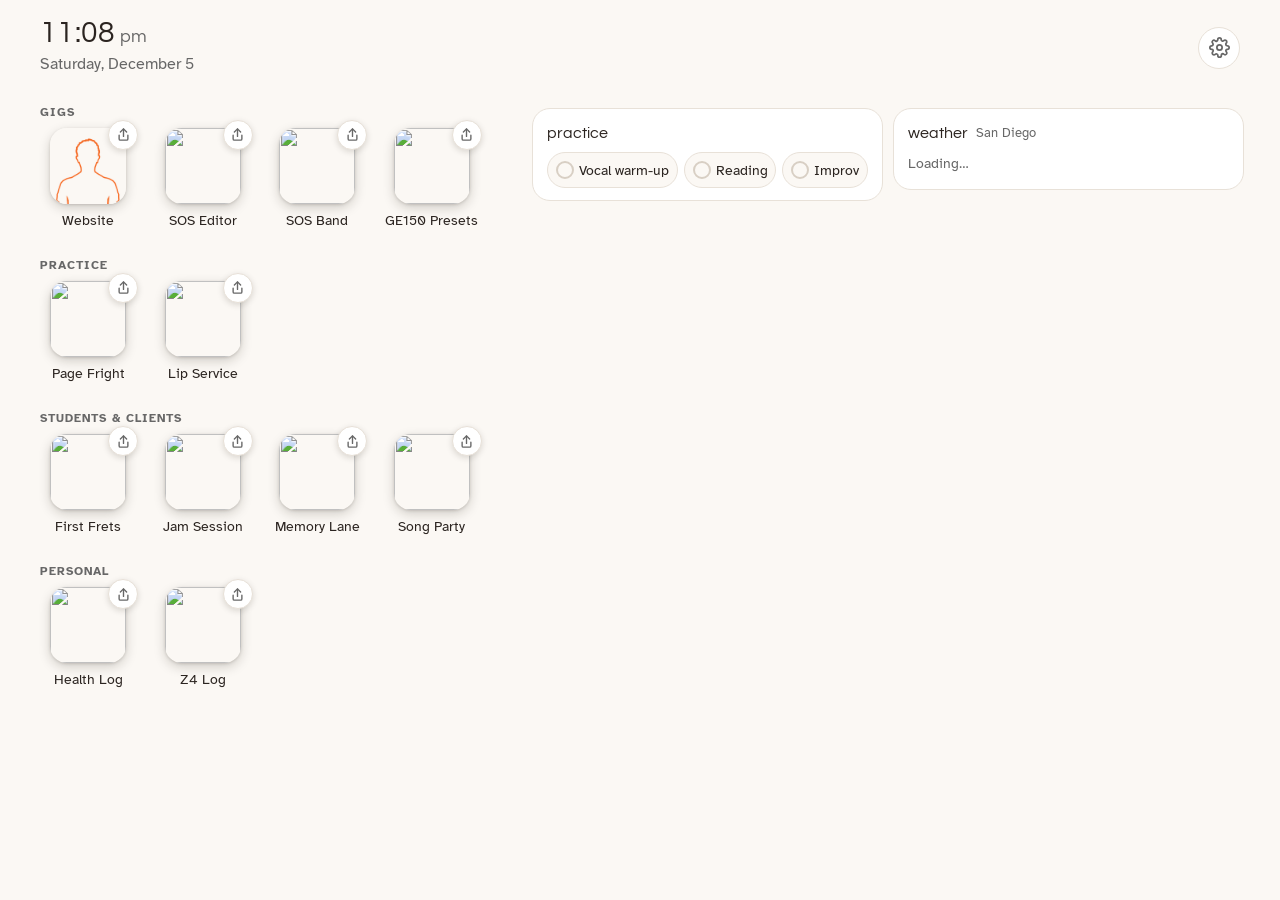
==== apps/index.html @ 7ae1f52c "Remove Raise the Barre from the Apps screen Co-Authored-By: Claude Opus 5.5 <noreply@anthropic.com>" ====
<!doctype html>
<html lang="en">
<head>
  <meta charset="utf-8">
  <meta name="viewport" content="width=device-width, initial-scale=1, viewport-fit=cover">
  <title>Apps · davyrockett</title>
  <!-- Unlinked page and installable app suite: David's apps from one Home Screen icon, then his day at a glance.
       Since 2026-10-21 it matches Rundown (www.davyrockett.com/rundown/, its own repo) as David had it that day. Not in the menu or search engines. -->
  <meta name="robots" content="noindex, nofollow">
  <link rel="icon" href="icons/icon-192.png">
  <link rel="manifest" href="manifest.webmanifest">
  <link rel="apple-touch-icon" href="icons/apple-touch-icon.png">
  <meta name="theme-color" content="#FBF8F4">
  <meta name="apple-mobile-web-app-capable" content="yes">
  <meta name="mobile-web-app-capable" content="yes">
  <meta name="apple-mobile-web-app-title" content="Apps">
  <meta name="apple-mobile-web-app-status-bar-style" content="default">
  <link rel="preconnect" href="https://fonts.googleapis.com">
  <link rel="preconnect" href="https://fonts.gstatic.com" crossorigin>
  <link href="https://fonts.googleapis.com/css2?family=Atkinson+Hyperlegible:wght@400;700&family=Questrial&display=swap" rel="stylesheet">
  <link rel="stylesheet" href="../styles.css">
  <style>
    body { min-height: 100vh; }
    .top {
      max-width: 760px;
      margin: 0 auto;
      padding: calc(18px + env(safe-area-inset-top, 0px)) 20px 8px;
      display: flex;
      align-items: center;
      justify-content: space-between;
    }
    .top h1 { font-family: var(--head); font-size: 1.9rem; text-transform: lowercase; }
    .icon-btn {
      width: 42px; height: 42px;
      border-radius: 50%;
      border: 1px solid var(--line);
      background: var(--card);
      color: var(--grey);
      display: grid;
      place-items: center;
      cursor: pointer;
    }
    .icon-btn svg { width: 21px; height: 21px; }

    /* Home-screen style: icon with its name underneath, no card around it. */
    .grid {
      list-style: none;
      max-width: 760px;
      margin: 0 auto;
      padding: 18px 16px 10px;
      display: grid;
      grid-template-columns: repeat(auto-fill, minmax(104px, 1fr));
      gap: 26px 10px;
    }
    .tile {
      display: flex;
      flex-direction: column;
      align-items: center;
      gap: 8px;
      text-decoration: none;
      color: var(--ink);
      font-size: .9rem;
      text-align: center;
      line-height: 1.2;
      -webkit-tap-highlight-color: transparent;
    }
    .tile img {
      width: 76px; height: 76px;
      border-radius: 22%;
      box-shadow: 0 4px 12px rgba(30, 20, 10, .18), 0 1px 3px rgba(30, 20, 10, .14);
      transition: transform .12s ease;
    }
    .tile:hover img { transform: translateY(-2px); }
    .tile:active img { transform: scale(.93); }
    .tile:focus-visible { outline: none; }
    .tile:focus-visible img { outline: 3px solid var(--orange); outline-offset: 3px; }
    .grid li { position: relative; display: flex; justify-content: center; }
    /* Groups of icons, each with a small heading (David, 2026-10-27). */
    .app-group { margin: 0 auto; padding: 0; }
    .app-group h2 {
      margin: 18px 20px -6px;
      font: 700 .78rem var(--body);
      letter-spacing: .08em;
      text-transform: uppercase;
      color: var(--grey);
    }
    .app-group h2::after { display: none; }
    .app-group .grid { padding-top: 14px; }
    .share-badge {
      position: absolute;
      top: -8px;
      right: calc(50% - 50px);
      width: 30px; height: 30px;
      border-radius: 50%;
      border: 1px solid var(--line);
      background: var(--card);
      color: var(--grey);
      display: grid;
      place-items: center;
      padding: 0;
      cursor: pointer;
      box-shadow: 0 2px 6px rgba(30, 20, 10, .15);
      -webkit-tap-highlight-color: transparent;
    }
    .share-badge svg { width: 15px; height: 15px; }
    .share-badge:active { transform: scale(.92); }
    .share-head { display: flex; align-items: center; gap: 12px; }
    .share-head img { width: 48px; height: 48px; border-radius: 22%; }
    .share-head h2 { font-size: 1.35rem; margin: 0; text-transform: none; }
    .share-head h2::after { display: none; }
    .share-link {
      margin: 14px 0 12px;
      padding: 10px 12px;
      border: 1px solid var(--line);
      border-radius: 12px;
      background: var(--card);
      font-size: .95rem;
      word-break: break-all;
      user-select: all;
      -webkit-user-select: all;
    }
    @media (max-width: 520px) {
      .share-badge { right: calc(50% - 42px); width: 28px; height: 28px; }
      .grid { grid-template-columns: repeat(4, 1fr); gap: 22px 6px; padding-left: 10px; padding-right: 10px; }
      .tile { font-size: .76rem; gap: 6px; }
      .tile img { width: 62px; height: 62px; }
    }

    /* Today: sits below the icons and only fills the space under them (the icons never shrink for it).
       Ticks here are only for this screen; they never change anything in the apps. */
    .today {
      max-width: 760px;
      margin: 0 auto;
      padding: 6px 16px calc(32px + env(safe-area-inset-bottom, 0px));
    }
    .today-head { display: flex; align-items: baseline; justify-content: space-between; margin: 0 4px 10px; }
    .today-head h2 { font-family: var(--head); font-size: 1.4rem; text-transform: lowercase; margin: 0; }
    .today-head h2::after { display: none; }
    .today-head span { color: var(--grey); font-size: .88rem; }
    .t-cards { display: grid; gap: 10px; grid-template-columns: repeat(auto-fit, minmax(300px, 1fr)); }
    .t-card { background: var(--card); border: 1px solid var(--line); border-radius: 18px; padding: 12px 14px; }
    .t-card h3 { font-family: var(--head); font-size: 1rem; text-transform: lowercase; margin: 0 0 6px; display: flex; align-items: center; gap: 8px; }
    .t-card h3::after { display: none; }
    .t-card h3 a { margin-left: auto; font: 700 .8rem var(--body); color: var(--orange-dark); text-transform: none; text-decoration: none; }
    .t-chk {
      flex: none;
      width: 22px; height: 22px;
      border-radius: 50%;
      border: 2px solid #d8cfc4;
      background: var(--bg);
      color: #fff;
      display: grid;
      place-items: center;
    }
    .t-chk svg { width: 13px; height: 13px; opacity: 0; }
    [aria-pressed="true"] .t-chk { background: #3E9B5E; border-color: #3E9B5E; }
    [aria-pressed="true"] .t-chk svg { opacity: 1; }
    .t-chips { display: flex; gap: 6px; }
    .t-chips .t-chk { width: 18px; height: 18px; }
    .t-chips .t-chk svg { width: 11px; height: 11px; }
    .t-chip {
      flex: 1 1 auto; min-width: 0;
      white-space: nowrap;
      display: flex; align-items: center; justify-content: center; gap: 5px;
      padding: 8px 4px;
      border: 1px solid var(--line);
      border-radius: 999px;
      background: var(--bg);
      font: .88rem var(--body);
      color: var(--ink);
      cursor: pointer;
      -webkit-tap-highlight-color: transparent;
    }
    .t-chip[aria-pressed="true"] { color: var(--grey); }
    @media (max-width: 374px) { .t-chip { font-size: .8rem; } }
    .t-todo {
      width: 100%;
      display: flex; align-items: center; gap: 12px;
      padding: 8px 0;
      border: 0; border-top: 1px solid var(--line);
      background: none;
      font: .93rem/1.3 var(--body);
      color: var(--ink);
      text-align: left;
      cursor: pointer;
      -webkit-tap-highlight-color: transparent;
    }
    .t-list > :first-child { border-top: 0; padding-top: 2px; }
    .t-todo[aria-pressed="true"] span:last-child { color: var(--grey); text-decoration: line-through; }
    .t-more { margin: 4px 0 0; color: var(--grey); font-size: .82rem; }
    .t-gig { display: flex; align-items: center; gap: 12px; padding: 8px 0; border-top: 1px solid var(--line); color: var(--ink); text-decoration: none; }
    .t-date { flex: none; width: 46px; border: 1px solid var(--line); border-radius: 10px; overflow: hidden; text-align: center; background: var(--bg); }
    .t-date b { display: block; background: var(--orange); color: #fff; font-size: .62rem; letter-spacing: .06em; padding: 2px 0; }
    .t-date span { display: block; font: 700 1.15rem/1.45 var(--head); }
    .t-gig .title { font-weight: 700; font-size: .95rem; line-height: 1.25; }
    .t-gig .when { color: var(--grey); font-size: .82rem; }
    .t-gig .who { margin-left: auto; padding: 2px 8px; border: 1px solid var(--line); border-radius: 999px; color: var(--grey); font-size: .75rem; font-weight: 700; white-space: nowrap; }

    /* Settings sheet */
    dialog {
      width: min(560px, calc(100% - 24px));
      max-height: calc(100% - 40px);
      border: 0;
      border-radius: 22px;
      padding: 0;
      background: var(--bg);
      color: var(--ink);
      box-shadow: 0 20px 60px rgba(0, 0, 0, .3);
    }
    dialog::backdrop { background: rgba(30, 27, 24, .45); }
    .sheet-head {
      position: sticky; top: 0; z-index: 1;
      display: flex; align-items: center; justify-content: space-between;
      padding: 16px 18px 10px;
      background: var(--bg);
    }
    .sheet-head h2 { font-size: 1.5rem; margin: 0; }
    .sheet-head h2::after { display: none; }
    .sheet-body { padding: 0 18px 20px; display: grid; gap: 14px; }
    .panel { background: var(--card); border: 1px solid var(--line); border-radius: 18px; padding: 16px 16px 14px; }
    .panel h3 { font-family: var(--head); font-size: 1.15rem; text-transform: lowercase; margin: 0 0 4px; }
    .panel p { color: var(--grey); font-size: .92rem; margin: 0 0 12px; }
    .status-list { list-style: none; margin: 0 0 14px; padding: 0; display: grid; grid-template-columns: 1fr 1fr; gap: 6px 14px; font-size: .9rem; }
    #key-list { grid-template-columns: 1fr; }
    .status-list li { display: flex; align-items: center; gap: 8px; min-width: 0; }
    .status-list .label { white-space: nowrap; overflow: hidden; text-overflow: ellipsis; }
    .status-list .note { margin-left: auto; color: var(--grey); font-size: .8rem; }
    .status-list .dot { flex: none; width: 10px; height: 10px; border-radius: 50%; background: var(--line); box-shadow: inset 0 0 0 1px #d8cfc4; }
    .status-list .state-ready .dot { background: #3E9B5E; box-shadow: none; }
    .status-list .state-working .dot { background: var(--orange); box-shadow: none; animation: pulse 1s ease-in-out infinite alternate; }
    @keyframes pulse { to { opacity: .35; } }
    .btn { font: 700 .95rem var(--body); border: 0; border-radius: 999px; padding: 10px 18px; background: var(--orange); color: #fff; cursor: pointer; }
    .btn:disabled { background: var(--line); color: var(--grey); cursor: default; }
    .btn.quiet { background: none; color: var(--grey); text-decoration: underline; padding: 8px 2px 0; font-weight: 400; }
    .key-row { display: flex; gap: 8px; flex-wrap: wrap; }
    .key-row input {
      flex: 1 1 200px; min-width: 0;
      font: 1rem var(--body);
      padding: 10px 12px;
      border: 1px solid var(--line);
      border-radius: 12px;
      background: var(--bg);
      color: var(--ink);
    }
    .update-list { list-style: none; margin: 0 0 12px; padding: 0; }
    .update-list li { display: flex; align-items: center; gap: 10px; padding: 7px 0; border-top: 1px solid var(--line); font-size: .92rem; }
    .update-list li:first-child { border-top: 0; }
    .update-list img { width: 28px; height: 28px; border-radius: 22%; }
    .update-list .name { font-weight: 700; }
    .update-list .note { margin-left: auto; color: var(--grey); font-size: .8rem; text-align: right; }
    .update-list .ready .note { color: var(--orange-dark); font-weight: 700; }
    .update-list .updated .note { color: #3E9B5E; font-weight: 700; }
    .btn.small { padding: 6px 12px; font-size: .82rem; }
    .key-msg { min-height: 1.4em; margin: 10px 0 0; font-size: .9rem; color: var(--ink); }
  </style>
  <link rel="stylesheet" href="apps.css">
</head>
<body>

<header class="top">
  <div class="now">
    <h1 class="clock" id="clock" aria-live="off"></h1>
    <div class="date" id="today-date"></div>
  </div>
  <button type="button" class="icon-btn" id="settings-open" aria-label="Settings">
    <svg viewBox="0 0 24 24" fill="none" stroke="currentColor" stroke-width="2" stroke-linecap="round" stroke-linejoin="round" aria-hidden="true"><circle cx="12" cy="12" r="3"/><path d="M19.4 15a1.65 1.65 0 0 0 .33 1.82l.06.06a2 2 0 1 1-2.83 2.83l-.06-.06a1.65 1.65 0 0 0-1.82-.33 1.65 1.65 0 0 0-1 1.51V21a2 2 0 1 1-4 0v-.09A1.65 1.65 0 0 0 9 19.4a1.65 1.65 0 0 0-1.82.33l-.06.06a2 2 0 1 1-2.83-2.83l.06-.06a1.65 1.65 0 0 0 .33-1.82 1.65 1.65 0 0 0-1.51-1H3a2 2 0 1 1 0-4h.09A1.65 1.65 0 0 0 4.6 9a1.65 1.65 0 0 0-.33-1.82l-.06-.06a2 2 0 1 1 2.83-2.83l.06.06a1.65 1.65 0 0 0 1.82.33H9a1.65 1.65 0 0 0 1-1.51V3a2 2 0 1 1 4 0v.09a1.65 1.65 0 0 0 1 1.51 1.65 1.65 0 0 0 1.82-.33l.06-.06a2 2 0 1 1 2.83 2.83l-.06.06a1.65 1.65 0 0 0-.33 1.82V9a1.65 1.65 0 0 0 1.51 1H21a2 2 0 1 1 0 4h-.09a1.65 1.65 0 0 0-1.51 1z"/></svg>
  </button>
</header>

<main>
  <!-- Icons in groups (David, 2026-10-27). The Website tile stays first. -->
  <div class="app-groups">
  <section class="app-group">
    <h2>gigs</h2>
    <ul class="grid">
      <li><a class="tile" href="../"><img src="icons/icon-192.png" alt="" width="76" height="76">Website</a></li>
      <!-- Rundown tile hidden for now (David, 2026-10-21):
      <li><a class="tile" href="../rundown/"><img src="../rundown/icons/icon-192.png" alt="" width="76" height="76">Rundown</a></li> -->
      <li><a class="tile" href="../sos-band-editor/"><img src="../sos-band-editor/icons/icon-192.png" alt="" width="76" height="76">SOS Editor</a></li>
      <li><a class="tile" href="../sos-band/"><img src="../sos-band/icons/icon-192.png" alt="" width="76" height="76">SOS Band</a></li>
      <li><a class="tile" href="../ge150-presets/"><img src="../ge150-presets/icons/icon-192.png" alt="" width="76" height="76">GE150 Presets</a></li>
    </ul>
  </section>
  <section class="app-group">
    <h2>practice</h2>
    <ul class="grid">
      <li><a class="tile" href="../page-fright/"><img src="../page-fright/icons/icon-192.png" alt="" width="76" height="76">Page Fright</a></li>
      <li><a class="tile" href="../lip-service/"><img src="../lip-service/icons/icon-192.png" alt="" width="76" height="76">Lip Service</a></li>
    </ul>
  </section>
  <section class="app-group">
    <h2>students &amp; clients</h2>
    <ul class="grid">
      <li><a class="tile" href="../first-frets/"><img src="../first-frets/icons/icon-192.png" alt="" width="76" height="76">First Frets</a></li>
      <li><a class="tile" href="../jam-session/"><img src="../jam-session/icons/icon-192.png" alt="" width="76" height="76">Jam Session</a></li>
      <li><a class="tile" href="../memory-lane/"><img src="../memory-lane/icons/icon-192.png" alt="" width="76" height="76">Memory Lane</a></li>
      <li><a class="tile" href="../song-party/"><img src="../song-party/icons/icon-192.png" alt="" width="76" height="76">Song Party</a></li>
    </ul>
  </section>
  <section class="app-group">
    <h2>personal</h2>
    <ul class="grid">
      <li><a class="tile" href="../health-log/"><img src="../health-log/icons/icon-192.png" alt="" width="76" height="76">Health Log</a></li>
      <li><a class="tile" href="../z4-log/"><img src="../z4-log/icons/icon-192.png" alt="" width="76" height="76">Z4 Log</a></li>
    </ul>
  </section>
  </div>

  <section class="today" aria-label="Today">
    <div class="t-cards">
      <!-- Practice always comes first (David, 2026-10-21). -->
      <div class="t-card"><h3>practice</h3><div class="t-chips" id="practice"></div></div>
      <div class="t-card" id="weather-card">
        <h3>weather<span class="t-sub">San Diego</span></h3>
        <div id="weather"><p class="t-empty">Loading…</p></div>
      </div>
      <!-- Calendar card taken off for now (David, 2026-10-21). To bring it back:
      <div class="t-card" id="cal-card"><h3>calendar</h3><div id="cal"><p class="t-empty">Loading…</p></div></div> -->
      <div class="t-card" id="crossing-card" hidden>
        <h3>the crossing<span class="t-sub" id="crossing-date"></span><a id="crossing-link" href="https://services.planningcenteronline.com/" target="_blank" rel="noopener">Planning Center ›</a></h3>
        <div id="crossing"></div>
      </div>
      <div class="t-card" id="rj-card" hidden>
        <h3>rj sessions<span class="t-sub" id="rj-sub"></span></h3>
        <div id="rj"></div>
      </div>
      <div class="t-card" id="gigs-card" hidden><h3>next gigs</h3><div class="t-list" id="gig-list"></div></div>
      <!-- Z4 to-dos card off for now (David, 2026-10-21: "make the same as browser"). To bring it back:
      <div class="t-card" id="z4-card" hidden><h3>z4 to-dos<a href="../z4-log/">Z4 Log ›</a></h3><div class="t-list" id="z4-list"></div></div> -->
      <div class="t-card" id="ax-card" hidden>
        <h3>autocross<span class="t-sub">near San Diego</span><a href="https://www.motorsportreg.com/calendar/?types=autocross" target="_blank" rel="noopener">More ›</a></h3>
        <div class="t-list" id="ax-list"></div>
      </div>
    </div>
    <p class="t-updated" id="updated"></p>
  </section>
</main>

<dialog id="share-sheet" aria-labelledby="share-title">
  <div class="sheet-body" style="padding-top:18px">
    <div class="share-head">
      <img id="share-icon" src="icons/icon-192.png" alt="">
      <h2 id="share-title">share</h2>
      <button type="button" class="icon-btn" id="share-close" aria-label="Close" style="margin-left:auto">
        <svg viewBox="0 0 24 24" fill="none" stroke="currentColor" stroke-width="2.2" stroke-linecap="round" aria-hidden="true"><path d="M6 6l12 12M18 6L6 18"/></svg>
      </button>
    </div>
    <p class="share-link" id="share-link"></p>
    <div class="key-row">
      <button type="button" class="btn" id="share-copy">Copy link</button>
      <button type="button" class="btn" id="share-send" hidden>Share…</button>
    </div>
  </div>
</dialog>

<dialog id="settings" aria-labelledby="settings-title">
  <div class="sheet-head">
    <h2 id="settings-title">settings</h2>
    <button type="button" class="icon-btn" id="settings-close" aria-label="Close">
      <svg viewBox="0 0 24 24" fill="none" stroke="currentColor" stroke-width="2.2" stroke-linecap="round" aria-hidden="true"><path d="M6 6l12 12M18 6L6 18"/></svg>
    </button>
  </div>
  <div class="sheet-body">
    <form class="panel" id="key-form" autocomplete="off">
      <h3>access key</h3>
      <p>One key for every app that syncs. It’s checked with GitHub, then saved on this device only.</p>
      <ul class="status-list" id="key-list"></ul>
      <div class="key-row">
        <input id="key-input" type="password" placeholder="Paste your access key" aria-label="Access key" autocapitalize="off" spellcheck="false">
        <button type="submit" class="btn" id="key-save">Save for every app</button>
      </div>
      <p class="key-msg" id="key-msg" aria-live="polite"></p>
      <button type="button" class="btn quiet" id="key-forget" hidden>Remove the key from this device</button>
    </form>

    <div class="panel">
      <h3>offline</h3>
      <p id="offline-summary">Checking…</p>
      <ul class="status-list" id="offline-list"></ul>
      <button type="button" class="btn" id="offline-btn">Make everything work offline</button>
    </div>

    <div class="panel">
      <h3>updates</h3>
      <p id="update-msg">Checks every app (and this screen) for a newer version.</p>
      <ul class="update-list" id="update-list"></ul>
      <div class="key-row">
        <button type="button" class="btn" id="update-all" hidden>Update all</button>
        <button type="button" class="btn quiet" id="update-check">Check again</button>
      </div>
    </div>

    <div class="panel">
      <h3>home screen</h3>
      <p style="margin:0">To use every app from one icon, open this page in Safari (or Chrome), tap <b>Share</b> (or <b>⋮</b>),
        then <b>Add to Home Screen</b>. Apps opened from here show an <b>All apps</b> button to come back.</p>
    </div>
  </div>
</dialog>

<script src="launcher.js"></script>
</body>
</html>
---- styles.css ----
:root {
  --bg: #FBF8F4;
  --card: #FFFFFF;
  --ink: #2B2420;
  --grey: #676767;
  --line: #E8E1D8;
  --orange: #E27039;      /* the "r" in the davyrockett logo */
  --orange-dark: #C4561F;
  --dark: #2E2A27;
  --head: "Questrial", "Helvetica Neue", Arial, sans-serif;
  --body: "Atkinson Hyperlegible", "Helvetica Neue", Arial, sans-serif;
  --wrap: 1040px;
}

* { box-sizing: border-box; }
html { scroll-behavior: smooth; scroll-padding-top: 72px; }
body {
  margin: 0;
  background: var(--bg);
  color: var(--ink);
  font: 17px/1.6 var(--body);
  -webkit-text-size-adjust: 100%;
}
img { max-width: 100%; height: auto; display: block; }
a { color: var(--orange-dark); }
h1, h2, h3 { font-family: var(--head); font-weight: 400; margin: 0; }
h2 {
  font-size: 2.1rem;
  letter-spacing: .02em;
  text-transform: lowercase;
  margin-bottom: 1.4rem;
}
h2::after {
  content: "";
  display: block;
  width: 48px;
  height: 3px;
  background: var(--orange);
  margin-top: .5rem;
}
.wrap { max-width: var(--wrap); margin: 0 auto; padding: 0 20px; }
section { padding: 72px 0; }
.muted { color: var(--grey); }

/* ---------- Header ---------- */
.site-header {
  position: sticky;
  top: 0;
  z-index: 10;
  background: rgba(251, 248, 244, .94);
  backdrop-filter: blur(8px);
  -webkit-backdrop-filter: blur(8px);
  border-bottom: 1px solid var(--line);
}
.site-header .wrap {
  display: flex;
  align-items: center;
  justify-content: space-between;
  gap: 16px;
  height: 60px;
}
.site-header .brand img { height: 26px; width: auto; }
.site-header nav { display: flex; gap: 22px; }
.site-header nav a {
  font-family: var(--head);
  color: var(--grey);
  text-decoration: none;
  font-size: 1rem;
  letter-spacing: .03em;
}
.site-header nav a:hover { color: var(--orange); }

/* ---------- Hero ---------- */
.hero { padding: 48px 0 56px; }
.hero .wrap {
  display: grid;
  grid-template-columns: minmax(0, 5fr) minmax(0, 6fr);
  gap: 40px;
  align-items: center;
}
.hero-art { display: flex; align-items: flex-end; gap: 4px; }
.hero-art .vertical-logo {
  writing-mode: vertical-rl;
  transform: rotate(180deg);
  font: 4.6rem/1 "Helvetica Neue", Arial, sans-serif;
  color: var(--grey);
  letter-spacing: -.02em;
  margin: 0;
}
.hero-art .vertical-logo span { color: var(--orange); }
.hero-art img { width: 70%; max-width: 300px; }

.next-gig {
  background: var(--card);
  border: 1px solid var(--line);
  border-radius: 14px;
  padding: 28px 30px;
  box-shadow: 0 10px 30px rgba(60, 40, 20, .06);
  min-height: 250px;
}
.eyebrow {
  font-family: var(--head);
  text-transform: lowercase;
  letter-spacing: .12em;
  color: var(--orange-dark);
  font-size: .95rem;
  display: flex;
  align-items: center;
  gap: 10px;
}
.tag {
  background: var(--orange);
  color: #fff;
  border-radius: 999px;
  padding: 1px 10px;
  font-size: .78rem;
  letter-spacing: .06em;
  font-family: var(--body);
  font-weight: 700;
  text-transform: uppercase;
}
.next-gig .when {
  font-family: var(--head);
  font-size: 2.2rem;
  line-height: 1.15;
  margin: 12px 0 6px;
}
.next-gig .what { font-size: 1.35rem; font-weight: 700; }
.next-gig .time { color: var(--grey); font-size: 1.1rem; }
.next-gig .where { margin-top: 4px; }
.next-gig .more {
  display: inline-block;
  margin-top: 18px;
  padding: 0 0 2px;
  background: none;
  border: 0;
  border-bottom: 2px solid var(--orange);
  font: 1rem var(--head);
  color: var(--ink);
  cursor: pointer;
}
.next-gig .more:hover { color: var(--orange-dark); }

/* ---------- Gigs ---------- */
.gigs { padding-top: 24px; }
.gigs-head {
  display: flex;
  justify-content: space-between;
  align-items: flex-start;
  gap: 0 16px;
  flex-wrap: wrap;
  margin-bottom: 12px;
}
.view-switch {
  display: inline-flex;
  border: 1px solid var(--line);
  border-radius: 999px;
  background: var(--card);
  padding: 3px;
}
.view-switch button {
  border: 0;
  background: none;
  border-radius: 999px;
  padding: 6px 16px;
  font: 700 .95rem var(--body);
  color: var(--grey);
  cursor: pointer;
}
.view-switch button[aria-pressed="true"] { background: var(--orange); color: #fff; }

.cal { max-width: 720px; }
.cal-head {
  display: flex;
  align-items: center;
  justify-content: space-between;
  margin-bottom: 10px;
}
.cal-title { font-family: var(--head); font-size: 1.4rem; }
.cal-nav {
  width: 40px; height: 40px;
  border-radius: 50%;
  border: 1px solid var(--line);
  background: var(--card);
  font-size: 1.4rem;
  line-height: 1;
  color: var(--ink);
  cursor: pointer;
}
.cal-nav:disabled { opacity: .3; cursor: default; }
.cal-grid {
  display: grid;
  grid-template-columns: repeat(7, minmax(0, 1fr));
  gap: 4px;
}
.cal-dow {
  text-align: center;
  font-size: .78rem;
  letter-spacing: .08em;
  text-transform: uppercase;
  color: var(--grey);
  padding: 4px 0;
}
.cal-day {
  min-height: 74px;
  border-radius: 8px;
  background: var(--card);
  border: 1px solid var(--line);
  padding: 5px 6px;
  text-align: left;
  font: inherit;
  color: inherit;
  display: flex;
  flex-direction: column;
  gap: 2px;
  overflow: hidden;
}
.cal-day.blank { background: none; border-color: transparent; }
.cal-day.past { color: #B5ADA4; background: none; }
.cal-day .num { font-size: .9rem; }
.cal-day.is-today .num { color: var(--orange-dark); font-weight: 700; }
.cal-day.has-gig {
  cursor: pointer;
  background: #FCE9DF;
  border-color: #F2C3AA;
}
.cal-day.has-gig .num { font-weight: 700; }
.cal-day .venue {
  font-size: .75rem;
  line-height: 1.2;
  color: var(--orange-dark);
  display: -webkit-box;
  -webkit-line-clamp: 3;
  -webkit-box-orient: vertical;
  overflow: hidden;
}
.cal-day.selected { background: var(--orange); border-color: var(--orange); color: #fff; }
.cal-day.selected .venue, .cal-day.selected .num { color: #fff; }
.cal-detail { margin-top: 16px; min-height: 92px; }
.cal-hint { list-style: none; color: var(--grey); padding: 14px 0; }
.gig-list { list-style: none; margin: 0; padding: 0; }
.gig {
  display: grid;
  grid-template-columns: 74px 1fr;
  gap: 18px;
  align-items: center;
  padding: 14px 0;
  border-bottom: 1px solid var(--line);
}
.gig:first-child { border-top: 1px solid var(--line); }
.date-block {
  text-align: center;
  background: var(--card);
  border: 1px solid var(--line);
  border-radius: 10px;
  padding: 6px 0 8px;
  line-height: 1.1;
}
.date-block .mon {
  font-size: .78rem;
  letter-spacing: .12em;
  text-transform: uppercase;
  color: var(--orange-dark);
  font-weight: 700;
}
.date-block .day { font-family: var(--head); font-size: 1.9rem; }
.date-block .dow { font-size: .78rem; color: var(--grey); }
.gig .title { font-weight: 700; font-size: 1.1rem; }
.gig .details { color: var(--grey); }
.gig.today .date-block { background: var(--orange); border-color: var(--orange); }
.gig.today .date-block * { color: #fff; }
.empty {
  background: var(--card);
  border: 1px dashed var(--line);
  border-radius: 12px;
  padding: 22px;
  color: var(--grey);
}
.subscribe { margin-top: 22px; font-size: .95rem; color: var(--grey); }

/* ---------- Music ---------- */
.music { background: var(--dark); color: #F4EEE7; }
.music h2 { color: #fff; }
.albums {
  display: grid;
  grid-template-columns: 1fr 1fr;
  gap: 40px;
}
.album {
  display: grid;
  grid-template-columns: 170px 1fr;
  gap: 0 22px;
  align-items: start;
}
.album .tracks { grid-column: 1 / -1; }
.album .cover {
  display: block;
  border-radius: 8px;
  overflow: hidden;
  box-shadow: 0 12px 30px rgba(0, 0, 0, .35);
}
.album .cover img { width: 100%; aspect-ratio: 1; object-fit: cover; }
.album h3 { font-size: 1.5rem; margin: 4px 0 2px; }
.album .buy { color: #F2A27A; font-size: .95rem; }
.tracks { list-style: none; padding: 0; margin: 14px 0 0; }
.track {
  display: grid;
  grid-template-columns: 44px 1fr auto;
  align-items: center;
  gap: 12px;
  padding: 8px 0;
  border-top: 1px solid rgba(255, 255, 255, .12);
}
.track button.play {
  width: 40px; height: 40px;
  border-radius: 50%;
  border: 0;
  background: var(--orange);
  color: #fff;
  cursor: pointer;
  display: grid;
  place-items: center;
}
.track button.play svg { width: 16px; height: 16px; fill: currentColor; }
.track .name { font-weight: 700; }
.track .bar {
  height: 4px;
  background: rgba(255, 255, 255, .18);
  border-radius: 2px;
  margin-top: 6px;
  cursor: pointer;
  position: relative;
}
.track .bar span {
  position: absolute; inset: 0 auto 0 0;
  width: 0;
  background: var(--orange);
  border-radius: 2px;
}
.track .t { color: #BDB3A8; font-size: .9rem; font-variant-numeric: tabular-nums; min-width: 3.2em; text-align: right; }

/* ---------- Video ---------- */
.video {
  background: #221E1B;
  color: #fff;
}
.video h2 { color: #fff; }
.videos {
  display: grid;
  grid-template-columns: repeat(3, 1fr);
  gap: 22px;
}
.vid { margin: 0; }
.vid .frame {
  position: relative;
  aspect-ratio: 16 / 9;
  border-radius: 8px;
  overflow: hidden;
  background: #000;
}
.vid button {
  all: unset;
  cursor: pointer;
  position: absolute; inset: 0;
}
.vid button img { width: 100%; height: 100%; object-fit: cover; opacity: .9; }
.vid button::after {
  content: "";
  position: absolute;
  left: 50%; top: 50%;
  width: 58px; height: 58px;
  margin: -29px 0 0 -29px;
  border-radius: 50%;
  background: var(--orange) url("data:image/svg+xml,%3Csvg xmlns='http://www.w3.org/2000/svg' viewBox='0 0 24 24' fill='white'%3E%3Cpath d='M8 5v14l11-7z'/%3E%3C/svg%3E") 55% 50% / 26px no-repeat;
  box-shadow: 0 4px 14px rgba(0, 0, 0, .4);
}
.vid button:focus-visible { outline: 3px solid var(--orange); }
.vid iframe { position: absolute; inset: 0; width: 100%; height: 100%; border: 0; }
.vid figcaption { margin-top: 8px; font-size: .95rem; color: #E6DED5; }

/* ---------- Bio ---------- */
.bio .wrap {
  display: grid;
  grid-template-columns: minmax(0, 2fr) minmax(0, 1fr);
  gap: 48px;
  align-items: start;
}
.bio p { margin: 0 0 1.1em; }
.bio blockquote {
  margin: 0 0 1.4em;
  padding-left: 18px;
  border-left: 3px solid var(--orange);
  font-family: var(--head);
  font-size: 1.15rem;
  line-height: 1.5;
}
.bio blockquote cite { display: block; font-family: var(--body); font-style: normal; color: var(--grey); font-size: .9rem; margin-top: 4px; }
/* Desktop: the photo fills the right side of the section and fades into the page on its left, top and bottom */
.bio { position: relative; overflow: hidden; }
.bio .wrap > div { position: relative; z-index: 1; }
.bio-photo {
  position: absolute;
  top: 0;
  right: 0;
  width: calc(50% - 100px);  /* starts about where the bio text column ends */
  height: 100%;
  max-width: none;
  object-fit: cover;
  object-position: 40% 62%;
  pointer-events: none;
  -webkit-mask-image: linear-gradient(to right, transparent, rgba(0, 0, 0, .3) 12%, rgba(0, 0, 0, .8) 26%, #000 38%), linear-gradient(to bottom, transparent, #000 14%, #000 86%, transparent);
  -webkit-mask-composite: source-in;
  mask-image: linear-gradient(to right, transparent, rgba(0, 0, 0, .3) 12%, rgba(0, 0, 0, .8) 26%, #000 38%), linear-gradient(to bottom, transparent, #000 14%, #000 86%, transparent);
  mask-composite: intersect;
}

/* ---------- Contact ---------- */
.contact { background: var(--card); border-top: 1px solid var(--line); text-align: center; }
.contact h2::after { margin-left: auto; margin-right: auto; }
.contact .email {
  font-family: var(--head);
  font-size: clamp(1.4rem, 5vw, 2.4rem);
  color: var(--ink);
  text-decoration: none;
  border-bottom: 3px solid var(--orange);
}
.social { display: flex; justify-content: center; gap: 18px; margin-top: 28px; }
.social a {
  display: inline-flex;
  align-items: center;
  gap: 8px;
  color: var(--grey);
  text-decoration: none;
}
.social svg { width: 22px; height: 22px; fill: currentColor; }
.social a:hover { color: var(--orange); }

footer { padding: 26px 0 40px; color: var(--grey); font-size: .9rem; }
footer .wrap { display: flex; justify-content: space-between; gap: 12px; flex-wrap: wrap; }
footer a { color: var(--grey); }

/* ---------- Press kit page ---------- */
.press section { padding: 40px 0; border-bottom: 1px solid var(--line); }
.press .item { display: grid; grid-template-columns: 1fr 2fr; gap: 32px; align-items: center; }
.press .item img { max-height: 360px; margin: 0 auto; }
.press .item.wide img { max-height: none; border-radius: 8px; }
.press .download {
  display: inline-block;
  margin-top: 10px;
  padding: 8px 16px;
  border-radius: 999px;
  background: var(--orange);
  color: #fff;
  text-decoration: none;
  font-weight: 700;
}

/* ---------- Phone ---------- */
@media (max-width: 760px) {
  body { font-size: 16px; }
  section { padding: 52px 0; }
  .site-header .wrap { height: auto; padding-top: 10px; padding-bottom: 8px; flex-direction: column; gap: 6px; }
  .site-header .brand img { height: 22px; }
  .site-header nav { gap: 16px; }
  html { scroll-padding-top: 90px; }
  .hero { padding-top: 28px; }
  .hero .wrap { grid-template-columns: 1fr; gap: 24px; }
  .hero-art { justify-content: center; }
  .hero-art .vertical-logo { font-size: 3rem; }
  .hero-art img { width: 52%; }
  .next-gig { padding: 22px; min-height: 0; }
  .next-gig .when { font-size: 1.7rem; }
  .albums, .videos, .bio .wrap, .press .item { grid-template-columns: 1fr; }
  .videos { gap: 26px; }
  /* Phone: full-width photo at the top of the bio, fading into the page below it */
  .bio-photo {
    position: static;
    order: -1;
    width: calc(100% + 40px);
    height: auto;
    aspect-ratio: 4 / 5;
    margin: -52px -20px -8px;
    object-position: 55% 78%;
    -webkit-mask-image: linear-gradient(to bottom, #000 72%, transparent);
    mask-image: linear-gradient(to bottom, #000 72%, transparent);
  }
  .album { grid-template-columns: 120px 1fr; }
  .cal-day { min-height: 48px; align-items: center; justify-content: center; padding: 4px 0; }
  .cal-day .venue { display: none; }
  .cal-day.has-gig::after { content: ""; width: 6px; height: 6px; border-radius: 50%; background: var(--orange); }
  .cal-day.selected::after { background: #fff; }
  h2 { font-size: 1.8rem; }
}
---- apps/apps.css ----
/* The Apps screen's clock header and today's cards (same as Rundown's rundown.css, 2026-10-21). */

.top, .grid, .app-group, .today { max-width: 1040px; }

/* Wide screens: the icons keep their phone-style four-across groups on the left and today's cards
   sit to their right (David, 2026-10-27). */
@media (min-width: 900px) {
  .top { max-width: 1240px; }
  main { display: grid; grid-template-columns: 480px minmax(0, 1fr); gap: 0 16px; max-width: 1240px; margin: 0 auto; align-items: start; }
  .app-group, .grid, .today { max-width: none; margin: 0; }
  .today { padding-top: 22px; }
}

/* Header: the time, the date and the weather right now, in place of the "apps" title. */
.top { gap: 14px; }
.now { min-width: 0; }
.clock { font-family: var(--head); font-size: 2.6rem; line-height: 1; letter-spacing: .01em; }
.clock small { font-size: 1.1rem; margin-left: 4px; color: var(--grey); }
.date { color: var(--grey); font-size: .98rem; margin-top: 4px; }
@media (max-width: 520px) {
  .clock { font-size: 2.2rem; }
  .date { font-size: .9rem; }
}

/* Cards flow down in columns, so short and tall cards pack together. */
.t-cards { display: block; columns: 300px; column-gap: 10px; }
.t-card { break-inside: avoid; margin-bottom: 10px; }
.t-sub { color: var(--grey); font: .82rem var(--body); text-transform: none; }
.t-empty { margin: 2px 0; color: var(--grey); font-size: .9rem; }
.t-updated { margin: 2px 4px 0; color: var(--grey); font-size: .78rem; text-align: center; }
.t-day { margin: 8px 0 2px; font: 700 .76rem var(--body); letter-spacing: .06em; text-transform: uppercase; color: var(--grey); }
.t-day:first-child { margin-top: 0; }

/* Weather: five small day columns. */
.wx-days { display: flex; gap: 4px; }
.wx-days > div { flex: 1 1 0; min-width: 0; text-align: center; font-size: .82rem; line-height: 1.3; }
.wx-days b { display: block; font-weight: 400; color: var(--grey); font-size: .74rem; }
.wx-days i { display: block; font-style: normal; font-size: 1.2rem; margin: 2px 0; }
.wx-days .what { display: block; min-height: 2.6em; color: var(--grey); font-size: .7rem; line-height: 1.25; }
.wx-days .temps { font-weight: 700; }
.wx-days .lo { font-weight: 400; color: var(--grey); }

/* Calendar */
.c-row { display: flex; gap: 10px; align-items: baseline; padding: 4px 0; font-size: .92rem; line-height: 1.3; }
.c-time { flex: none; width: 64px; color: var(--grey); font-size: .82rem; white-space: nowrap; }
.c-dot { flex: none; width: 9px; height: 9px; border-radius: 50%; transform: translateY(-1px); }
.c-title { min-width: 0; }
.c-title span { display: block; color: var(--grey); font-size: .78rem; overflow: hidden; text-overflow: ellipsis; white-space: nowrap; }
.c-row.past { opacity: .45; }
.c-row.now .c-title { font-weight: 700; }
.c-legend { display: flex; flex-wrap: wrap; gap: 4px 12px; margin-top: 8px; padding-top: 8px; border-top: 1px solid var(--line); color: var(--grey); font-size: .74rem; }
.c-legend span { display: flex; align-items: center; gap: 5px; }

/* The Crossing */
.x-times { display: flex; flex-wrap: wrap; gap: 4px 14px; font-size: .85rem; color: var(--grey); margin-bottom: 6px; }
.x-times b { color: var(--ink); font-weight: 700; }
.x-me { margin: 0 0 8px; padding: 6px 10px; border-radius: 10px; background: var(--bg); font-size: .88rem; }
.x-me.ask { background: #FDEBDD; }
.x-song { display: flex; align-items: baseline; gap: 10px; padding: 5px 0; border-top: 1px solid var(--line); font-size: .93rem; line-height: 1.3; }
.x-song:first-child { border-top: 0; }
.x-song .n { flex: none; width: 16px; color: var(--grey); font-size: .78rem; }
.x-song .t span { display: block; color: var(--grey); font-size: .76rem; }
.x-key { margin-left: auto; flex: none; min-width: 30px; padding: 1px 7px; border-radius: 8px; border: 1px solid var(--line); text-align: center; font-weight: 700; font-size: .82rem; }
.x-band { display: grid; grid-template-columns: 1fr 1fr; gap: 3px 12px; font-size: .86rem; line-height: 1.3; }
.x-band div { min-width: 0; }
.x-band span { display: block; color: var(--grey); font-size: .74rem; }
.x-band .U { color: var(--grey); }
.x-band .D { text-decoration: line-through; color: var(--grey); }

/* RJ sessions */
.rj-row { padding: 7px 0; border-top: 1px solid var(--line); }
.rj-list > :first-child { border-top: 0; padding-top: 2px; }
.rj-head { display: flex; align-items: baseline; gap: 8px; font-size: .92rem; line-height: 1.25; }
.rj-head .when { color: var(--grey); font-size: .8rem; white-space: nowrap; }
.rj-head .skip { margin-left: auto; border: 0; background: none; color: var(--grey); font: .76rem var(--body); text-decoration: underline; cursor: pointer; padding: 0 0 0 6px; }
.rj-ticks { display: flex; gap: 6px; margin-top: 5px; }
.rj-ticks .t-chip { flex: 0 0 auto; padding: 5px 12px 5px 8px; font-size: .82rem; }
.rj-ticks .t-chk { width: 18px; height: 18px; }
.rj-ticks .t-chk svg { width: 11px; height: 11px; }
.rj-more { border: 0; background: none; padding: 6px 0 0; color: var(--orange-dark); font: 700 .8rem var(--body); cursor: pointer; }
.rj-row.done .rj-head > span:first-child { color: var(--grey); }
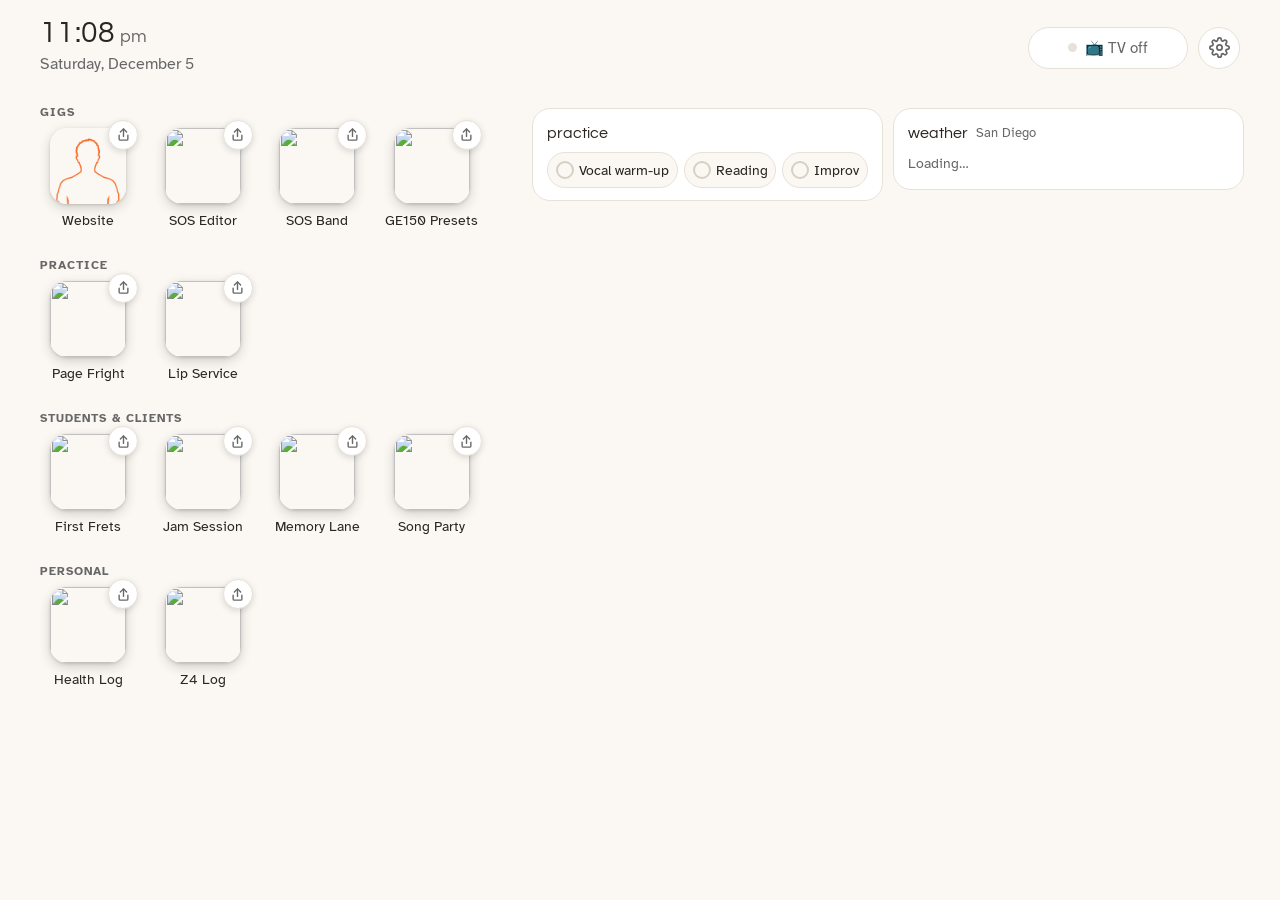
==== commit 13747c0c: "Add the one TV address (davyrockett.com/tv) and the 📺 TV switch on the Apps screen Co-Authored-By: C" ====
--- a/apps/index.html
+++ b/apps/index.html
@@ -41,6 +41,19 @@
       cursor: pointer;
     }
     .icon-btn svg { width: 21px; height: 21px; }
+    .top-btns { display: flex; align-items: center; gap: 10px; }
+    /* 📺 TV switch: every app opened on this device shows on the TV page (www.davyrockett.com/tv). Fixed width so
+       nothing moves when its words change. */
+    .tv-btn {
+      height: 42px; width: 10.5em; padding: 0 14px;
+      border-radius: 21px; border: 1px solid var(--line); background: var(--card); color: var(--grey);
+      font: inherit; font-size: .95rem; cursor: pointer;
+      display: flex; align-items: center; justify-content: center; gap: 8px;
+    }
+    .tv-btn .tv-dot { width: 9px; height: 9px; border-radius: 50%; background: var(--line); }
+    .tv-btn[aria-pressed="true"] { border-color: var(--orange); color: var(--ink); }
+    .tv-btn[aria-pressed="true"] .tv-dot { background: #A3A3A3; }
+    .tv-btn.linked .tv-dot { background: #3BB273; }
 
     /* Home-screen style: icon with its name underneath, no card around it. */
     .grid {
@@ -262,9 +275,12 @@
     <h1 class="clock" id="clock" aria-live="off"></h1>
     <div class="date" id="today-date"></div>
   </div>
-  <button type="button" class="icon-btn" id="settings-open" aria-label="Settings">
-    <svg viewBox="0 0 24 24" fill="none" stroke="currentColor" stroke-width="2" stroke-linecap="round" stroke-linejoin="round" aria-hidden="true"><circle cx="12" cy="12" r="3"/><path d="M19.4 15a1.65 1.65 0 0 0 .33 1.82l.06.06a2 2 0 1 1-2.83 2.83l-.06-.06a1.65 1.65 0 0 0-1.82-.33 1.65 1.65 0 0 0-1 1.51V21a2 2 0 1 1-4 0v-.09A1.65 1.65 0 0 0 9 19.4a1.65 1.65 0 0 0-1.82.33l-.06.06a2 2 0 1 1-2.83-2.83l.06-.06a1.65 1.65 0 0 0 .33-1.82 1.65 1.65 0 0 0-1.51-1H3a2 2 0 1 1 0-4h.09A1.65 1.65 0 0 0 4.6 9a1.65 1.65 0 0 0-.33-1.82l-.06-.06a2 2 0 1 1 2.83-2.83l.06.06a1.65 1.65 0 0 0 1.82.33H9a1.65 1.65 0 0 0 1-1.51V3a2 2 0 1 1 4 0v.09a1.65 1.65 0 0 0 1 1.51 1.65 1.65 0 0 0 1.82-.33l.06-.06a2 2 0 1 1 2.83 2.83l-.06.06a1.65 1.65 0 0 0-.33 1.82V9a1.65 1.65 0 0 0 1.51 1H21a2 2 0 1 1 0 4h-.09a1.65 1.65 0 0 0-1.51 1z"/></svg>
-  </button>
+  <div class="top-btns">
+    <button type="button" class="tv-btn" id="tv-toggle" aria-pressed="false"><span class="tv-dot"></span><span id="tv-label">📺 TV off</span></button>
+    <button type="button" class="icon-btn" id="settings-open" aria-label="Settings">
+      <svg viewBox="0 0 24 24" fill="none" stroke="currentColor" stroke-width="2" stroke-linecap="round" stroke-linejoin="round" aria-hidden="true"><circle cx="12" cy="12" r="3"/><path d="M19.4 15a1.65 1.65 0 0 0 .33 1.82l.06.06a2 2 0 1 1-2.83 2.83l-.06-.06a1.65 1.65 0 0 0-1.82-.33 1.65 1.65 0 0 0-1 1.51V21a2 2 0 1 1-4 0v-.09A1.65 1.65 0 0 0 9 19.4a1.65 1.65 0 0 0-1.82.33l-.06.06a2 2 0 1 1-2.83-2.83l.06-.06a1.65 1.65 0 0 0 .33-1.82 1.65 1.65 0 0 0-1.51-1H3a2 2 0 1 1 0-4h.09A1.65 1.65 0 0 0 4.6 9a1.65 1.65 0 0 0-.33-1.82l-.06-.06a2 2 0 1 1 2.83-2.83l.06.06a1.65 1.65 0 0 0 1.82.33H9a1.65 1.65 0 0 0 1-1.51V3a2 2 0 1 1 4 0v.09a1.65 1.65 0 0 0 1 1.51 1.65 1.65 0 0 0 1.82-.33l.06-.06a2 2 0 1 1 2.83 2.83l-.06.06a1.65 1.65 0 0 0-.33 1.82V9a1.65 1.65 0 0 0 1.51 1H21a2 2 0 1 1 0 4h-.09a1.65 1.65 0 0 0-1.51 1z"/></svg>
+    </button>
+  </div>
 </header>
 
 <main>
@@ -391,6 +407,14 @@
     </div>
 
     <div class="panel">
+      <h3>tv</h3>
+      <p style="margin:0">Open <b>www.davyrockett.com/tv</b> in the TV’s web browser, then tap <b>📺 TV</b> at the top of this
+        screen. Every app you open on this device then shows on the TV until you tap it again (or the <b>On TV</b> button
+        in an app). Memory Lane and Song Party use their own TV view: words on the TV, your charts here. This screen,
+        Health Log and Z4 Log aren’t shown.</p>
+    </div>
+
+    <div class="panel">
       <h3>home screen</h3>
       <p style="margin:0">To use every app from one icon, open this page in Safari (or Chrome), tap <b>Share</b> (or <b>⋮</b>),
         then <b>Add to Home Screen</b>. Apps opened from here show an <b>All apps</b> button to come back.</p>
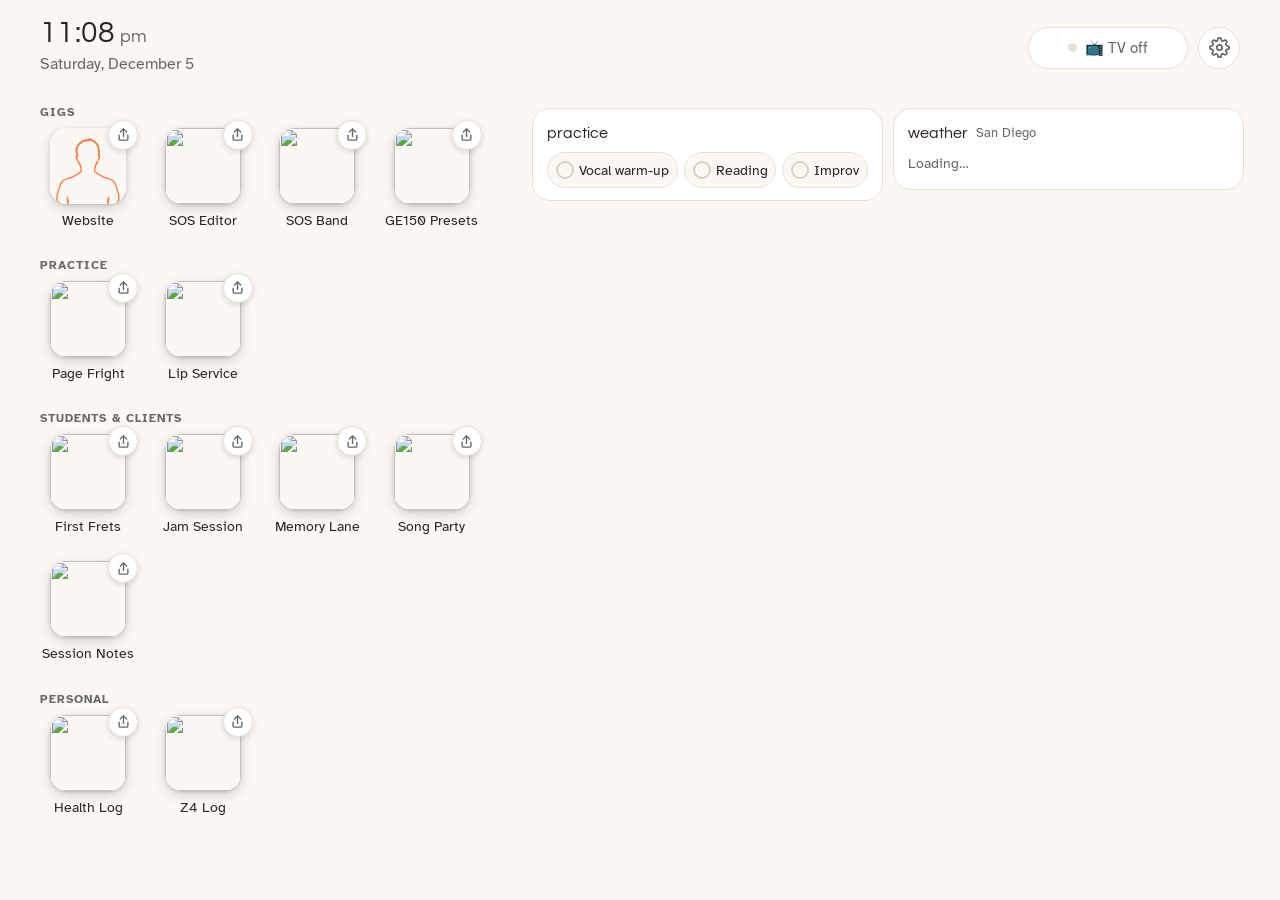
==== commit 88bb18a7: "Apps screen: add Session Notes" ====
--- a/apps/index.html
+++ b/apps/index.html
@@ -311,6 +311,7 @@
       <li><a class="tile" href="../jam-session/"><img src="../jam-session/icons/icon-192.png" alt="" width="76" height="76">Jam Session</a></li>
       <li><a class="tile" href="../memory-lane/"><img src="../memory-lane/icons/icon-192.png" alt="" width="76" height="76">Memory Lane</a></li>
       <li><a class="tile" href="../song-party/"><img src="../song-party/icons/icon-192.png" alt="" width="76" height="76">Song Party</a></li>
+      <li><a class="tile" href="../session-notes/"><img src="../session-notes/icons/icon-192.png" alt="" width="76" height="76">Session Notes</a></li>
     </ul>
   </section>
   <section class="app-group">
--- a/apps/apps.css
+++ b/apps/apps.css
@@ -16,10 +16,14 @@
 .now { min-width: 0; }
 .clock { font-family: var(--head); font-size: 2.6rem; line-height: 1; letter-spacing: .01em; }
 .clock small { font-size: 1.1rem; margin-left: 4px; color: var(--grey); }
-.date { color: var(--grey); font-size: .98rem; margin-top: 4px; }
+.now { flex: 1 1 auto; }
+.date { color: var(--grey); font-size: .98rem; margin-top: 4px; white-space: nowrap; overflow: hidden; }
 @media (max-width: 520px) {
   .clock { font-size: 2.2rem; }
   .date { font-size: .9rem; }
+  /* A slightly smaller TV switch leaves the date room for one line. */
+  .top-btns { gap: 8px; }
+  .tv-btn { font-size: .82rem; padding: 0 10px; gap: 6px; }
 }
 
 /* Cards flow down in columns, so short and tall cards pack together. */
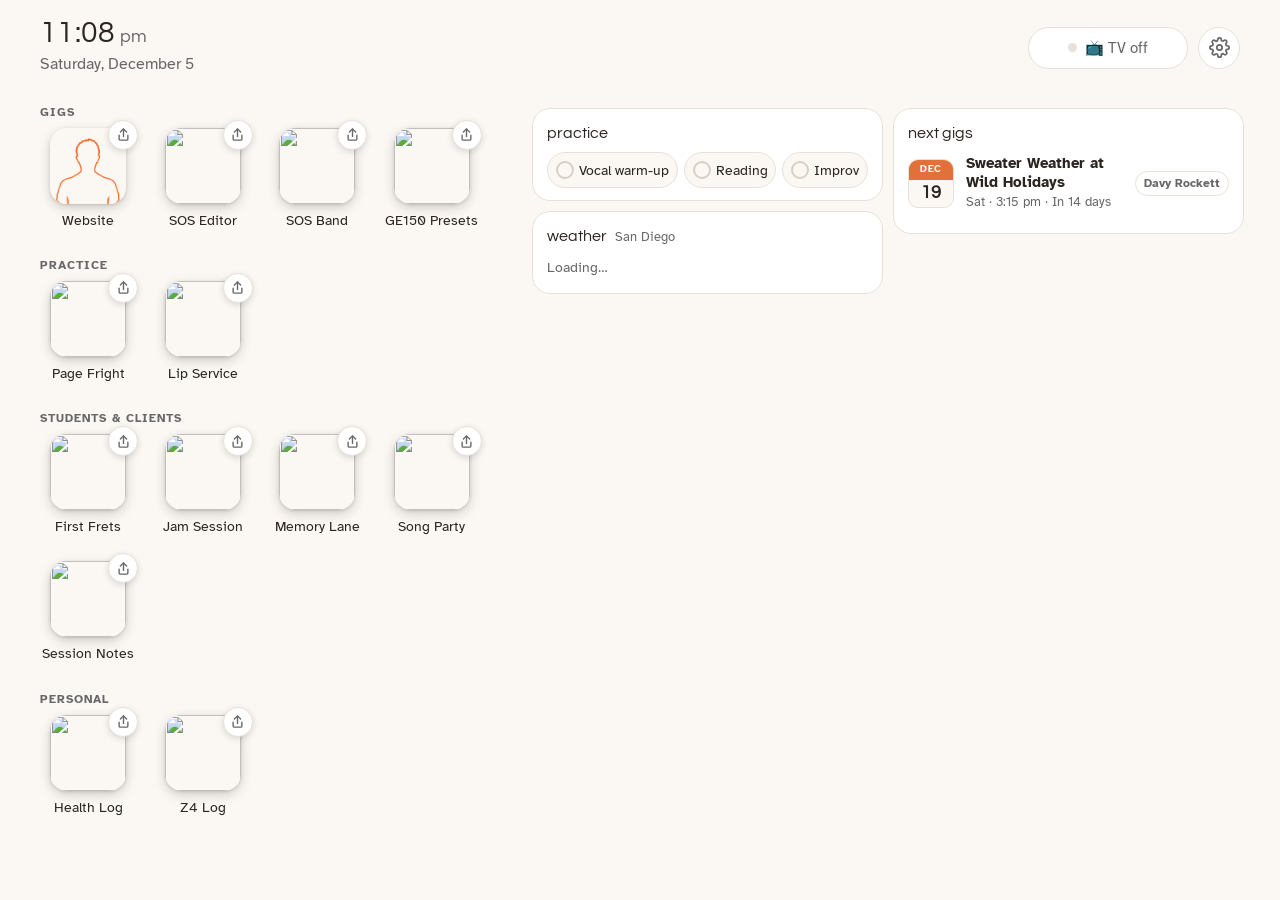
==== commit 7f52c5f0: "Apps screen: own copy of the old stylesheet, so the new site design no longer makes Settings see-thr" ====
--- a/apps/index.html
+++ b/apps/index.html
@@ -18,7 +18,7 @@
   <link rel="preconnect" href="https://fonts.googleapis.com">
   <link rel="preconnect" href="https://fonts.gstatic.com" crossorigin>
   <link href="https://fonts.googleapis.com/css2?family=Atkinson+Hyperlegible:wght@400;700&family=Questrial&display=swap" rel="stylesheet">
-  <link rel="stylesheet" href="../styles.css">
+  <link rel="stylesheet" href="base.css">
   <style>
     body { min-height: 100vh; }
     .top {
--- a/apps/base.css
+++ b/apps/base.css
@@ -0,0 +1,495 @@
+/* The Apps screen's own copy of the website stylesheet from before the 2026-11-12 redesign.
+   Kept separate so changes to the main site never restyle the Apps screen. */
+:root {
+  --bg: #FBF8F4;
+  --card: #FFFFFF;
+  --ink: #2B2420;
+  --grey: #676767;
+  --line: #E8E1D8;
+  --orange: #E27039;      /* the "r" in the davyrockett logo */
+  --orange-dark: #C4561F;
+  --dark: #2E2A27;
+  --head: "Questrial", "Helvetica Neue", Arial, sans-serif;
+  --body: "Atkinson Hyperlegible", "Helvetica Neue", Arial, sans-serif;
+  --wrap: 1040px;
+}
+
+* { box-sizing: border-box; }
+html { scroll-behavior: smooth; scroll-padding-top: 72px; }
+body {
+  margin: 0;
+  background: var(--bg);
+  color: var(--ink);
+  font: 17px/1.6 var(--body);
+  -webkit-text-size-adjust: 100%;
+}
+img { max-width: 100%; height: auto; display: block; }
+a { color: var(--orange-dark); }
+h1, h2, h3 { font-family: var(--head); font-weight: 400; margin: 0; }
+h2 {
+  font-size: 2.1rem;
+  letter-spacing: .02em;
+  text-transform: lowercase;
+  margin-bottom: 1.4rem;
+}
+h2::after {
+  content: "";
+  display: block;
+  width: 48px;
+  height: 3px;
+  background: var(--orange);
+  margin-top: .5rem;
+}
+.wrap { max-width: var(--wrap); margin: 0 auto; padding: 0 20px; }
+section { padding: 72px 0; }
+.muted { color: var(--grey); }
+
+/* ---------- Header ---------- */
+.site-header {
+  position: sticky;
+  top: 0;
+  z-index: 10;
+  background: rgba(251, 248, 244, .94);
+  backdrop-filter: blur(8px);
+  -webkit-backdrop-filter: blur(8px);
+  border-bottom: 1px solid var(--line);
+}
+.site-header .wrap {
+  display: flex;
+  align-items: center;
+  justify-content: space-between;
+  gap: 16px;
+  height: 60px;
+}
+.site-header .brand img { height: 26px; width: auto; }
+.site-header nav { display: flex; gap: 22px; }
+.site-header nav a {
+  font-family: var(--head);
+  color: var(--grey);
+  text-decoration: none;
+  font-size: 1rem;
+  letter-spacing: .03em;
+}
+.site-header nav a:hover { color: var(--orange); }
+
+/* ---------- Hero ---------- */
+.hero { padding: 48px 0 56px; }
+.hero .wrap {
+  display: grid;
+  grid-template-columns: minmax(0, 5fr) minmax(0, 6fr);
+  gap: 40px;
+  align-items: center;
+}
+.hero-art { display: flex; align-items: flex-end; gap: 4px; }
+.hero-art .vertical-logo {
+  writing-mode: vertical-rl;
+  transform: rotate(180deg);
+  font: 4.6rem/1 "Helvetica Neue", Arial, sans-serif;
+  color: var(--grey);
+  letter-spacing: -.02em;
+  margin: 0;
+}
+.hero-art .vertical-logo span { color: var(--orange); }
+.hero-art img { width: 70%; max-width: 300px; }
+
+.next-gig {
+  background: var(--card);
+  border: 1px solid var(--line);
+  border-radius: 14px;
+  padding: 28px 30px;
+  box-shadow: 0 10px 30px rgba(60, 40, 20, .06);
+  min-height: 250px;
+}
+.eyebrow {
+  font-family: var(--head);
+  text-transform: lowercase;
+  letter-spacing: .12em;
+  color: var(--orange-dark);
+  font-size: .95rem;
+  display: flex;
+  align-items: center;
+  gap: 10px;
+}
+.tag {
+  background: var(--orange);
+  color: #fff;
+  border-radius: 999px;
+  padding: 1px 10px;
+  font-size: .78rem;
+  letter-spacing: .06em;
+  font-family: var(--body);
+  font-weight: 700;
+  text-transform: uppercase;
+}
+.next-gig .when {
+  font-family: var(--head);
+  font-size: 2.2rem;
+  line-height: 1.15;
+  margin: 12px 0 6px;
+}
+.next-gig .what { font-size: 1.35rem; font-weight: 700; }
+.next-gig .time { color: var(--grey); font-size: 1.1rem; }
+.next-gig .where { margin-top: 4px; }
+.next-gig .more {
+  display: inline-block;
+  margin-top: 18px;
+  padding: 0 0 2px;
+  background: none;
+  border: 0;
+  border-bottom: 2px solid var(--orange);
+  font: 1rem var(--head);
+  color: var(--ink);
+  cursor: pointer;
+}
+.next-gig .more:hover { color: var(--orange-dark); }
+
+/* ---------- Gigs ---------- */
+.gigs { padding-top: 24px; }
+.gigs-head {
+  display: flex;
+  justify-content: space-between;
+  align-items: flex-start;
+  gap: 0 16px;
+  flex-wrap: wrap;
+  margin-bottom: 12px;
+}
+.view-switch {
+  display: inline-flex;
+  border: 1px solid var(--line);
+  border-radius: 999px;
+  background: var(--card);
+  padding: 3px;
+}
+.view-switch button {
+  border: 0;
+  background: none;
+  border-radius: 999px;
+  padding: 6px 16px;
+  font: 700 .95rem var(--body);
+  color: var(--grey);
+  cursor: pointer;
+}
+.view-switch button[aria-pressed="true"] { background: var(--orange); color: #fff; }
+
+.cal { max-width: 720px; }
+.cal-head {
+  display: flex;
+  align-items: center;
+  justify-content: space-between;
+  margin-bottom: 10px;
+}
+.cal-title { font-family: var(--head); font-size: 1.4rem; }
+.cal-nav {
+  width: 40px; height: 40px;
+  border-radius: 50%;
+  border: 1px solid var(--line);
+  background: var(--card);
+  font-size: 1.4rem;
+  line-height: 1;
+  color: var(--ink);
+  cursor: pointer;
+}
+.cal-nav:disabled { opacity: .3; cursor: default; }
+.cal-grid {
+  display: grid;
+  grid-template-columns: repeat(7, minmax(0, 1fr));
+  gap: 4px;
+}
+.cal-dow {
+  text-align: center;
+  font-size: .78rem;
+  letter-spacing: .08em;
+  text-transform: uppercase;
+  color: var(--grey);
+  padding: 4px 0;
+}
+.cal-day {
+  min-height: 74px;
+  border-radius: 8px;
+  background: var(--card);
+  border: 1px solid var(--line);
+  padding: 5px 6px;
+  text-align: left;
+  font: inherit;
+  color: inherit;
+  display: flex;
+  flex-direction: column;
+  gap: 2px;
+  overflow: hidden;
+}
+.cal-day.blank { background: none; border-color: transparent; }
+.cal-day.past { color: #B5ADA4; background: none; }
+.cal-day .num { font-size: .9rem; }
+.cal-day.is-today .num { color: var(--orange-dark); font-weight: 700; }
+.cal-day.has-gig {
+  cursor: pointer;
+  background: #FCE9DF;
+  border-color: #F2C3AA;
+}
+.cal-day.has-gig .num { font-weight: 700; }
+.cal-day .venue {
+  font-size: .75rem;
+  line-height: 1.2;
+  color: var(--orange-dark);
+  display: -webkit-box;
+  -webkit-line-clamp: 3;
+  -webkit-box-orient: vertical;
+  overflow: hidden;
+}
+.cal-day.selected { background: var(--orange); border-color: var(--orange); color: #fff; }
+.cal-day.selected .venue, .cal-day.selected .num { color: #fff; }
+.cal-detail { margin-top: 16px; min-height: 92px; }
+.cal-hint { list-style: none; color: var(--grey); padding: 14px 0; }
+.gig-list { list-style: none; margin: 0; padding: 0; }
+.gig {
+  display: grid;
+  grid-template-columns: 74px 1fr;
+  gap: 18px;
+  align-items: center;
+  padding: 14px 0;
+  border-bottom: 1px solid var(--line);
+}
+.gig:first-child { border-top: 1px solid var(--line); }
+.date-block {
+  text-align: center;
+  background: var(--card);
+  border: 1px solid var(--line);
+  border-radius: 10px;
+  padding: 6px 0 8px;
+  line-height: 1.1;
+}
+.date-block .mon {
+  font-size: .78rem;
+  letter-spacing: .12em;
+  text-transform: uppercase;
+  color: var(--orange-dark);
+  font-weight: 700;
+}
+.date-block .day { font-family: var(--head); font-size: 1.9rem; }
+.date-block .dow { font-size: .78rem; color: var(--grey); }
+.gig .title { font-weight: 700; font-size: 1.1rem; }
+.gig .details { color: var(--grey); }
+.gig.today .date-block { background: var(--orange); border-color: var(--orange); }
+.gig.today .date-block * { color: #fff; }
+.empty {
+  background: var(--card);
+  border: 1px dashed var(--line);
+  border-radius: 12px;
+  padding: 22px;
+  color: var(--grey);
+}
+.subscribe { margin-top: 22px; font-size: .95rem; color: var(--grey); }
+
+/* ---------- Music ---------- */
+.music { background: var(--dark); color: #F4EEE7; }
+.music h2 { color: #fff; }
+.albums {
+  display: grid;
+  grid-template-columns: 1fr 1fr;
+  gap: 40px;
+}
+.album {
+  display: grid;
+  grid-template-columns: 170px 1fr;
+  gap: 0 22px;
+  align-items: start;
+}
+.album .tracks { grid-column: 1 / -1; }
+.album .cover {
+  display: block;
+  border-radius: 8px;
+  overflow: hidden;
+  box-shadow: 0 12px 30px rgba(0, 0, 0, .35);
+}
+.album .cover img { width: 100%; aspect-ratio: 1; object-fit: cover; }
+.album h3 { font-size: 1.5rem; margin: 4px 0 2px; }
+.album .buy { color: #F2A27A; font-size: .95rem; }
+.tracks { list-style: none; padding: 0; margin: 14px 0 0; }
+.track {
+  display: grid;
+  grid-template-columns: 44px 1fr auto;
+  align-items: center;
+  gap: 12px;
+  padding: 8px 0;
+  border-top: 1px solid rgba(255, 255, 255, .12);
+}
+.track button.play {
+  width: 40px; height: 40px;
+  border-radius: 50%;
+  border: 0;
+  background: var(--orange);
+  color: #fff;
+  cursor: pointer;
+  display: grid;
+  place-items: center;
+}
+.track button.play svg { width: 16px; height: 16px; fill: currentColor; }
+.track .name { font-weight: 700; }
+.track .bar {
+  height: 4px;
+  background: rgba(255, 255, 255, .18);
+  border-radius: 2px;
+  margin-top: 6px;
+  cursor: pointer;
+  position: relative;
+}
+.track .bar span {
+  position: absolute; inset: 0 auto 0 0;
+  width: 0;
+  background: var(--orange);
+  border-radius: 2px;
+}
+.track .t { color: #BDB3A8; font-size: .9rem; font-variant-numeric: tabular-nums; min-width: 3.2em; text-align: right; }
+
+/* ---------- Video ---------- */
+.video {
+  background: #221E1B;
+  color: #fff;
+}
+.video h2 { color: #fff; }
+.videos {
+  display: grid;
+  grid-template-columns: repeat(3, 1fr);
+  gap: 22px;
+}
+.vid { margin: 0; }
+.vid .frame {
+  position: relative;
+  aspect-ratio: 16 / 9;
+  border-radius: 8px;
+  overflow: hidden;
+  background: #000;
+}
+.vid button {
+  all: unset;
+  cursor: pointer;
+  position: absolute; inset: 0;
+}
+.vid button img { width: 100%; height: 100%; object-fit: cover; opacity: .9; }
+.vid button::after {
+  content: "";
+  position: absolute;
+  left: 50%; top: 50%;
+  width: 58px; height: 58px;
+  margin: -29px 0 0 -29px;
+  border-radius: 50%;
+  background: var(--orange) url("data:image/svg+xml,%3Csvg xmlns='http://www.w3.org/2000/svg' viewBox='0 0 24 24' fill='white'%3E%3Cpath d='M8 5v14l11-7z'/%3E%3C/svg%3E") 55% 50% / 26px no-repeat;
+  box-shadow: 0 4px 14px rgba(0, 0, 0, .4);
+}
+.vid button:focus-visible { outline: 3px solid var(--orange); }
+.vid iframe { position: absolute; inset: 0; width: 100%; height: 100%; border: 0; }
+.vid figcaption { margin-top: 8px; font-size: .95rem; color: #E6DED5; }
+
+/* ---------- Bio ---------- */
+.bio .wrap {
+  display: grid;
+  grid-template-columns: minmax(0, 2fr) minmax(0, 1fr);
+  gap: 48px;
+  align-items: start;
+}
+.bio p { margin: 0 0 1.1em; }
+.bio blockquote {
+  margin: 0 0 1.4em;
+  padding-left: 18px;
+  border-left: 3px solid var(--orange);
+  font-family: var(--head);
+  font-size: 1.15rem;
+  line-height: 1.5;
+}
+.bio blockquote cite { display: block; font-family: var(--body); font-style: normal; color: var(--grey); font-size: .9rem; margin-top: 4px; }
+/* Desktop: the photo fills the right side of the section and fades into the page on its left, top and bottom */
+.bio { position: relative; overflow: hidden; }
+.bio .wrap > div { position: relative; z-index: 1; }
+.bio-photo {
+  position: absolute;
+  top: 0;
+  right: 0;
+  width: calc(50% - 100px);  /* starts about where the bio text column ends */
+  height: 100%;
+  max-width: none;
+  object-fit: cover;
+  object-position: 40% 62%;
+  pointer-events: none;
+  -webkit-mask-image: linear-gradient(to right, transparent, rgba(0, 0, 0, .3) 12%, rgba(0, 0, 0, .8) 26%, #000 38%), linear-gradient(to bottom, transparent, #000 14%, #000 86%, transparent);
+  -webkit-mask-composite: source-in;
+  mask-image: linear-gradient(to right, transparent, rgba(0, 0, 0, .3) 12%, rgba(0, 0, 0, .8) 26%, #000 38%), linear-gradient(to bottom, transparent, #000 14%, #000 86%, transparent);
+  mask-composite: intersect;
+}
+
+/* ---------- Contact ---------- */
+.contact { background: var(--card); border-top: 1px solid var(--line); text-align: center; }
+.contact h2::after { margin-left: auto; margin-right: auto; }
+.contact .email {
+  font-family: var(--head);
+  font-size: clamp(1.4rem, 5vw, 2.4rem);
+  color: var(--ink);
+  text-decoration: none;
+  border-bottom: 3px solid var(--orange);
+}
+.social { display: flex; justify-content: center; gap: 18px; margin-top: 28px; }
+.social a {
+  display: inline-flex;
+  align-items: center;
+  gap: 8px;
+  color: var(--grey);
+  text-decoration: none;
+}
+.social svg { width: 22px; height: 22px; fill: currentColor; }
+.social a:hover { color: var(--orange); }
+
+footer { padding: 26px 0 40px; color: var(--grey); font-size: .9rem; }
+footer .wrap { display: flex; justify-content: space-between; gap: 12px; flex-wrap: wrap; }
+footer a { color: var(--grey); }
+
+/* ---------- Press kit page ---------- */
+.press section { padding: 40px 0; border-bottom: 1px solid var(--line); }
+.press .item { display: grid; grid-template-columns: 1fr 2fr; gap: 32px; align-items: center; }
+.press .item img { max-height: 360px; margin: 0 auto; }
+.press .item.wide img { max-height: none; border-radius: 8px; }
+.press .download {
+  display: inline-block;
+  margin-top: 10px;
+  padding: 8px 16px;
+  border-radius: 999px;
+  background: var(--orange);
+  color: #fff;
+  text-decoration: none;
+  font-weight: 700;
+}
+
+/* ---------- Phone ---------- */
+@media (max-width: 760px) {
+  body { font-size: 16px; }
+  section { padding: 52px 0; }
+  .site-header .wrap { height: auto; padding-top: 10px; padding-bottom: 8px; flex-direction: column; gap: 6px; }
+  .site-header .brand img { height: 22px; }
+  .site-header nav { gap: 16px; }
+  html { scroll-padding-top: 90px; }
+  .hero { padding-top: 28px; }
+  .hero .wrap { grid-template-columns: 1fr; gap: 24px; }
+  .hero-art { justify-content: center; }
+  .hero-art .vertical-logo { font-size: 3rem; }
+  .hero-art img { width: 52%; }
+  .next-gig { padding: 22px; min-height: 0; }
+  .next-gig .when { font-size: 1.7rem; }
+  .albums, .videos, .bio .wrap, .press .item { grid-template-columns: 1fr; }
+  .videos { gap: 26px; }
+  /* Phone: full-width photo at the top of the bio, fading into the page below it */
+  .bio-photo {
+    position: static;
+    order: -1;
+    width: calc(100% + 40px);
+    height: auto;
+    aspect-ratio: 4 / 5;
+    margin: -52px -20px -8px;
+    object-position: 55% 78%;
+    -webkit-mask-image: linear-gradient(to bottom, #000 72%, transparent);
+    mask-image: linear-gradient(to bottom, #000 72%, transparent);
+  }
+  .album { grid-template-columns: 120px 1fr; }
+  .cal-day { min-height: 48px; align-items: center; justify-content: center; padding: 4px 0; }
+  .cal-day .venue { display: none; }
+  .cal-day.has-gig::after { content: ""; width: 6px; height: 6px; border-radius: 50%; background: var(--orange); }
+  .cal-day.selected::after { background: #fff; }
+  h2 { font-size: 1.8rem; }
+}
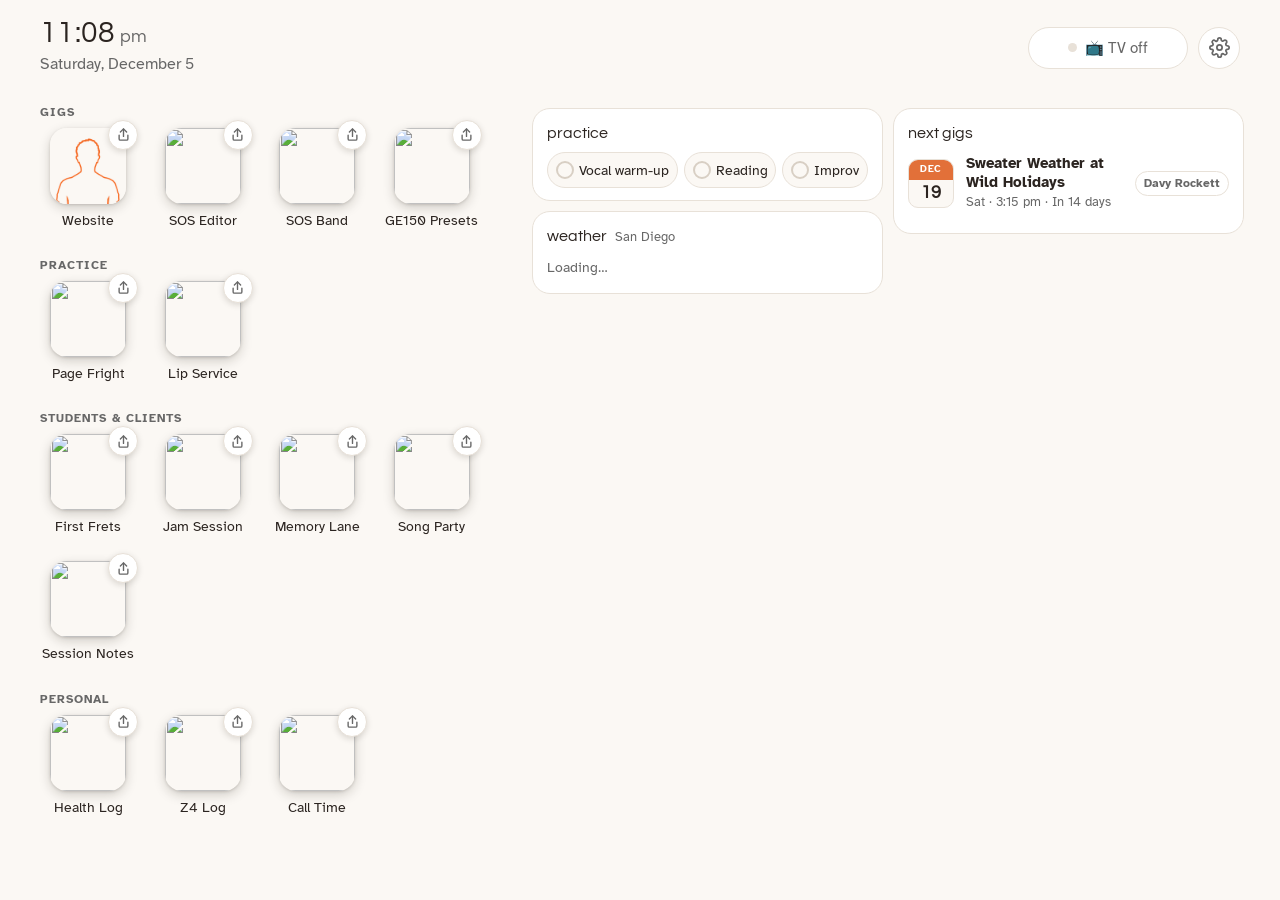
==== commit cb0fb81f: "Add Call Time to the app suite Co-Authored-By: Claude Opus 5.5 <noreply@anthropic.com> Claude-Sessio" ====
--- a/apps/index.html
+++ b/apps/index.html
@@ -319,6 +319,7 @@
     <ul class="grid">
       <li><a class="tile" href="../health-log/"><img src="../health-log/icons/icon-192.png" alt="" width="76" height="76">Health Log</a></li>
       <li><a class="tile" href="../z4-log/"><img src="../z4-log/icons/icon-192.png" alt="" width="76" height="76">Z4 Log</a></li>
+      <li><a class="tile" href="../call-time/"><img src="../call-time/icons/icon-192.png" alt="" width="76" height="76">Call Time</a></li>
     </ul>
   </section>
   </div>
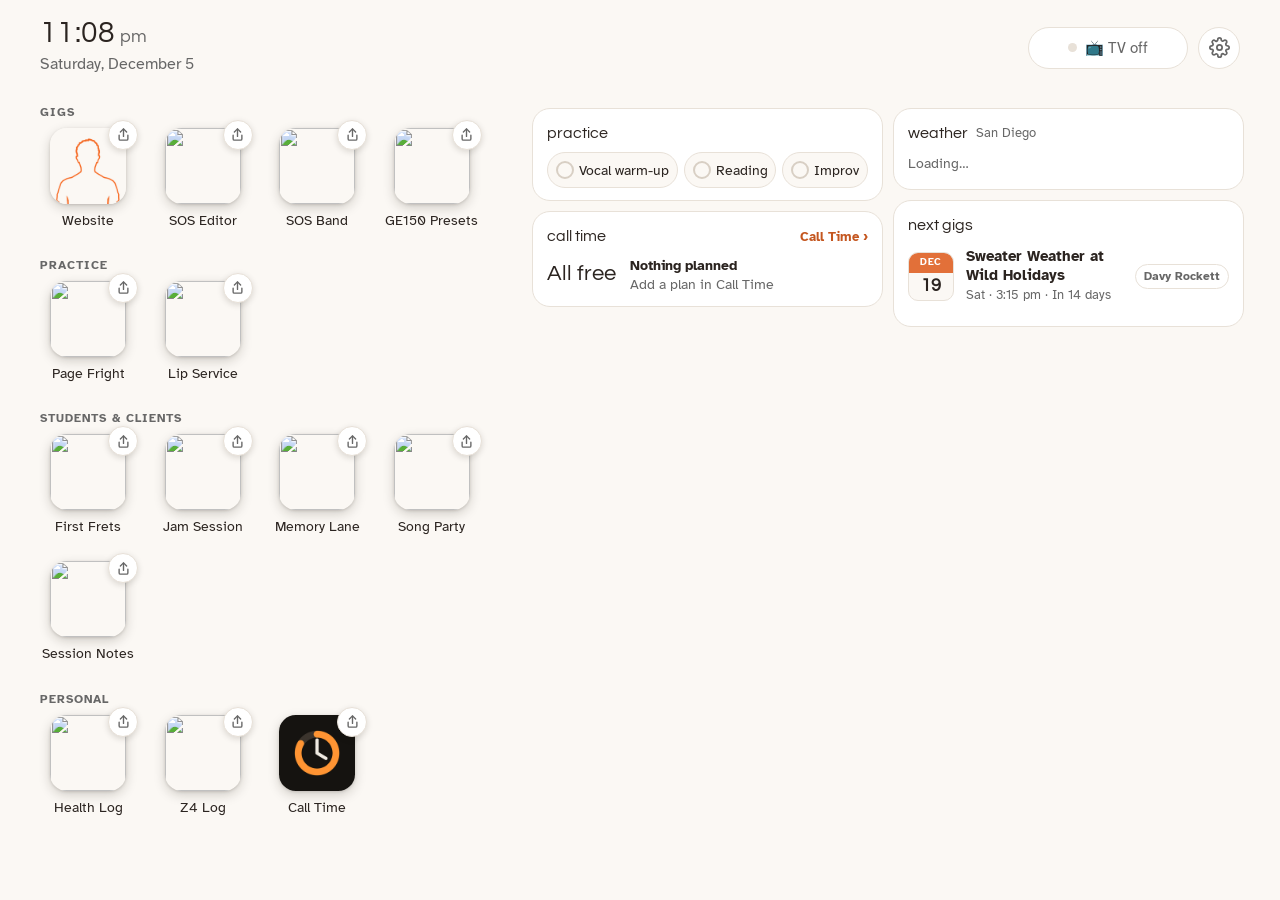
==== commit e08d987f: "Apps: Call Time card showing free time left Co-Authored-By: Claude Opus 5.5 <noreply@anthropic.com>" ====
--- a/apps/index.html
+++ b/apps/index.html
@@ -328,6 +328,11 @@
     <div class="t-cards">
       <!-- Practice always comes first (David, 2026-10-21). -->
       <div class="t-card"><h3>practice</h3><div class="t-chips" id="practice"></div></div>
+      <!-- Call Time: free time left before the next plan (2026-11-17). The whole card opens Call Time. -->
+      <a class="t-card ct-card" href="../call-time/">
+        <h3>call time<span class="ct-open">Call Time ›</span></h3>
+        <div class="ct-row"><div class="ct-big" id="ct-big"></div><div class="ct-lines"><div id="ct-line1"></div><div id="ct-line2"></div></div></div>
+      </a>
       <div class="t-card" id="weather-card">
         <h3>weather<span class="t-sub">San Diego</span></h3>
         <div id="weather"><p class="t-empty">Loading…</p></div>
--- a/apps/apps.css
+++ b/apps/apps.css
@@ -83,3 +83,15 @@
 .rj-ticks .t-chk svg { width: 11px; height: 11px; }
 .rj-more { border: 0; background: none; padding: 6px 0 0; color: var(--orange-dark); font: 700 .8rem var(--body); cursor: pointer; }
 .rj-row.done .rj-head > span:first-child { color: var(--grey); }
+
+/* Call Time card: free time left, big, with when it ends and where David is due beside it (2026-11-17). */
+.ct-card { display: block; color: var(--ink); text-decoration: none; -webkit-tap-highlight-color: transparent; }
+.ct-card:active { background: var(--bg); }
+.ct-open { margin-left: auto; font: 700 .8rem var(--body); color: var(--orange-dark); text-transform: none; }
+.ct-row { display: flex; align-items: center; gap: 14px; }
+.ct-big { flex: none; font: 2.1rem/1 var(--head); color: var(--orange-dark); white-space: nowrap; }
+.ct-big small { font-size: 1rem; color: var(--grey); margin-left: 1px; }
+.ct-big.words { flex: 0 1 auto; min-width: 0; font-size: 1.35rem; line-height: 1.15; white-space: normal; color: var(--ink); }
+.ct-lines { min-width: 0; font-size: .88rem; line-height: 1.35; }
+.ct-lines div:first-child { font-weight: 700; }
+.ct-lines div:last-child { color: var(--grey); }
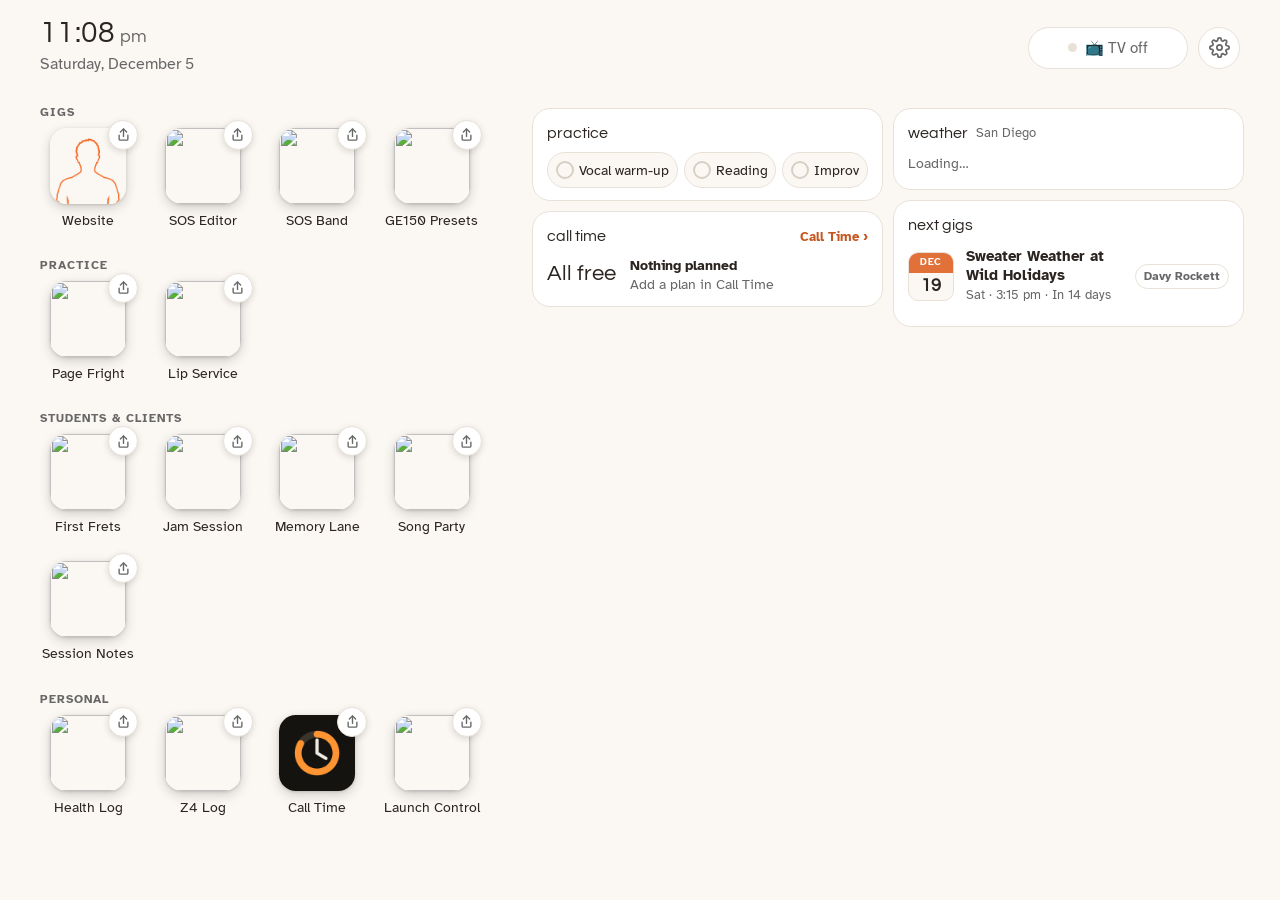
==== commit d957f0cb: "Apps screen: add Launch Control Co-Authored-By: Claude Opus 5.5 <noreply@anthropic.com>" ====
--- a/apps/index.html
+++ b/apps/index.html
@@ -274,6 +274,7 @@
   <div class="now">
     <h1 class="clock" id="clock" aria-live="off"></h1>
     <div class="date" id="today-date"></div>
+    <a class="ct-now" id="ct-now" href="../call-time/" hidden></a>
   </div>
   <div class="top-btns">
     <button type="button" class="tv-btn" id="tv-toggle" aria-pressed="false"><span class="tv-dot"></span><span id="tv-label">📺 TV off</span></button>
@@ -320,6 +321,7 @@
       <li><a class="tile" href="../health-log/"><img src="../health-log/icons/icon-192.png" alt="" width="76" height="76">Health Log</a></li>
       <li><a class="tile" href="../z4-log/"><img src="../z4-log/icons/icon-192.png" alt="" width="76" height="76">Z4 Log</a></li>
       <li><a class="tile" href="../call-time/"><img src="../call-time/icons/icon-192.png" alt="" width="76" height="76">Call Time</a></li>
+      <li><a class="tile" href="../launch-control/"><img src="../launch-control/icons/icon-192.png" alt="" width="76" height="76">Launch Control</a></li>
     </ul>
   </section>
   </div>
--- a/apps/apps.css
+++ b/apps/apps.css
@@ -95,3 +95,7 @@
 .ct-lines { min-width: 0; font-size: .88rem; line-height: 1.35; }
 .ct-lines div:first-child { font-weight: 700; }
 .ct-lines div:last-child { color: var(--grey); }
+/* Free time left, one line under the date (opens Call Time). */
+.ct-now { display: block; margin-top: 3px; font: 700 .95rem var(--body); color: var(--orange-dark); text-decoration: none; white-space: nowrap; overflow: hidden; }
+.ct-now[hidden] { display: none; }
+@media (max-width: 520px) { .ct-now { font-size: .88rem; } }
